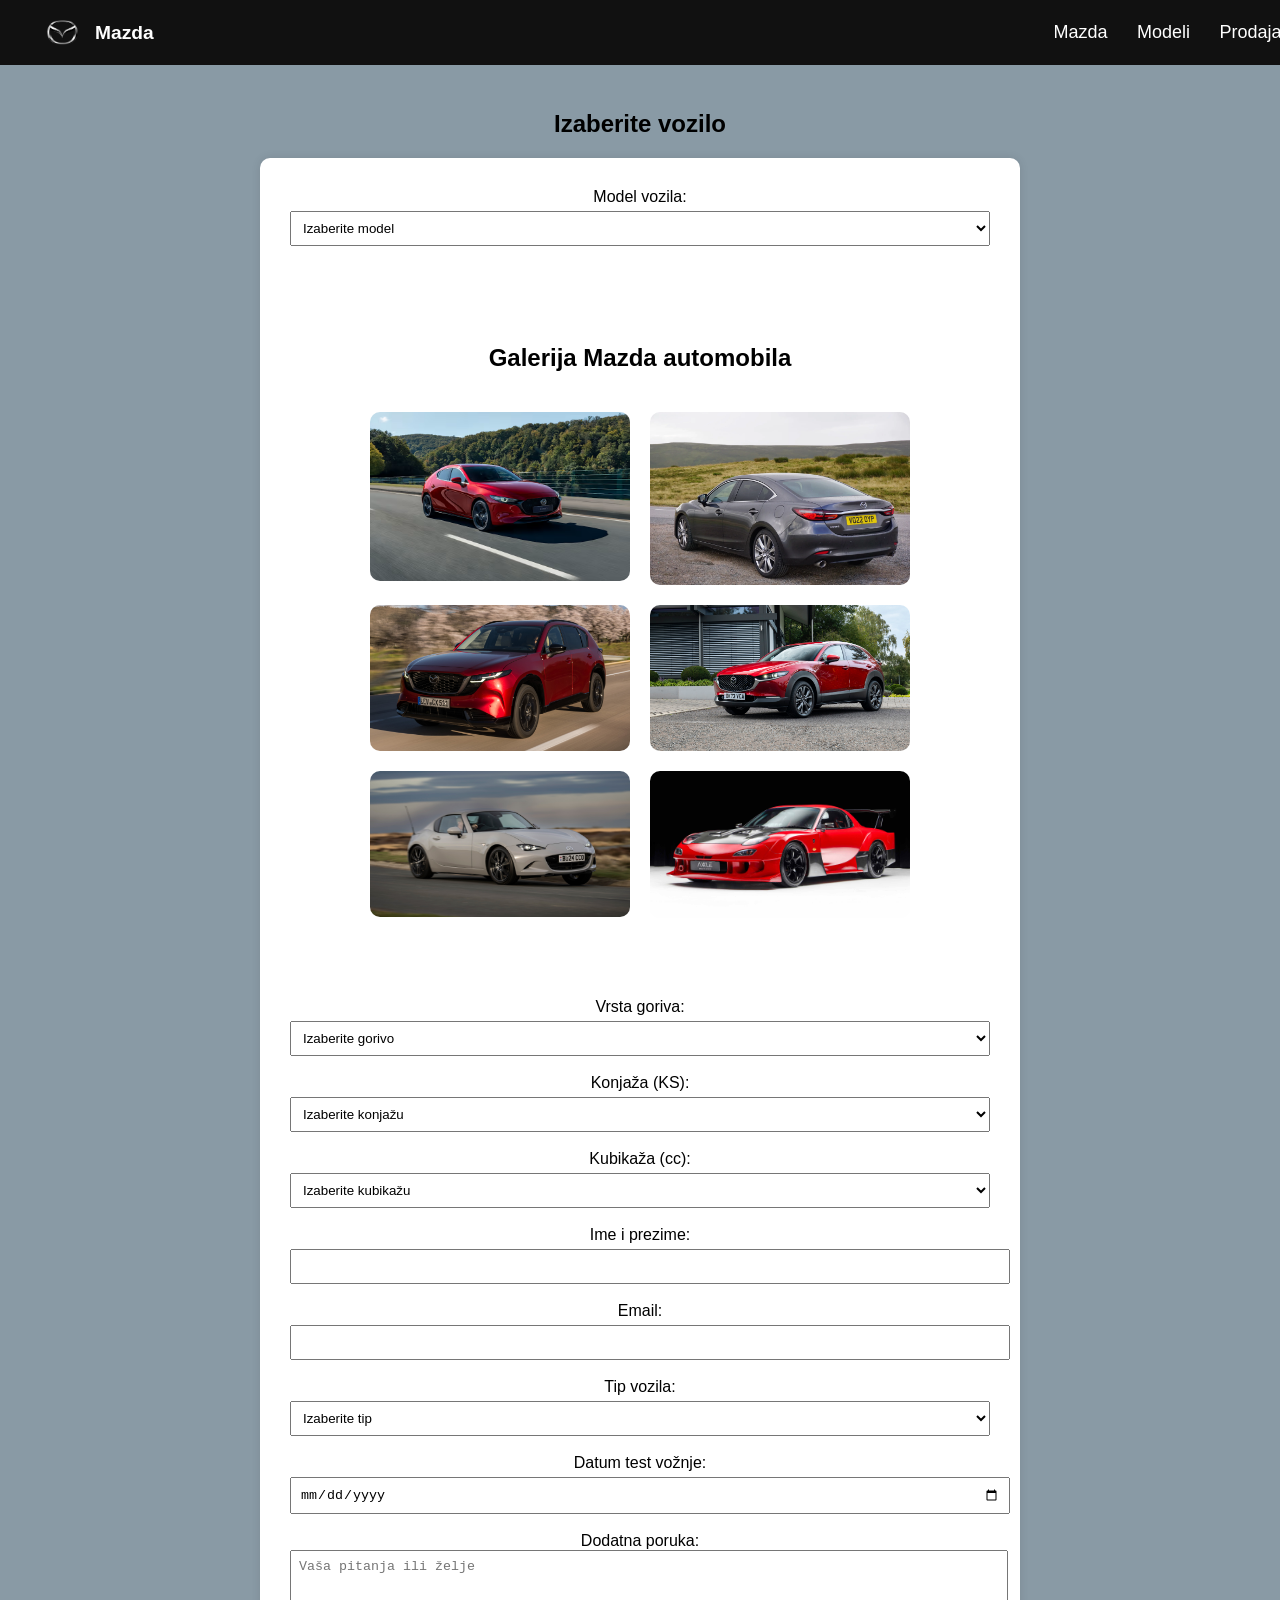
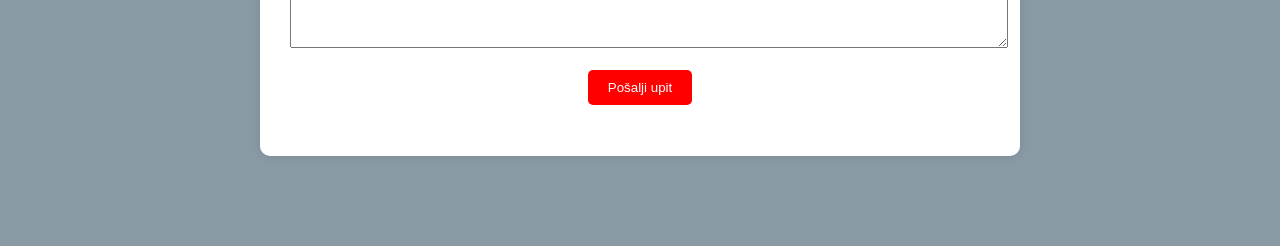
==== kontakt.html @ c9a30d1b "Change image paths to relative in kontakt.html Updated image source paths to relative URLs for bette" ====
<!DOCTYPE html>
<html lang="sr">
<head>
<meta charset="UTF-8">
<title>Izbor vozila</title>
<link rel="stylesheet" href="style.css">
</head>

<body>
    

<header>
<div class="logo">
<img src="slike\Mazda-Logo.png" alt="Mazda logo">
<span>Mazda</span>
</div>

<nav>
<a href="index.html">Mazda</a>
<a href="modeli.html">Modeli</a>
<a href="prodavnice.html">Prodaja</a>
</nav>
</header>


<section class="forma">

<h2>Izaberite vozilo</h2>

<form>

<label>Model vozila:</label>
<select id="model">
<option value="">Izaberite model</option>
<option>Mazda 3</option>
<option>Mazda 6</option>
<option>Mazda CX-5</option>
<option>Mazda CX-30</option>
<option>Mazda MX-5</option>
<option>Mazda RX-7</option>
</select>

<br><br>
<section class="galerija">

<h2>Galerija Mazda automobila</h2>

<div class="galerija-grid">

<img src="slike\mazda3.avif" alt="Mazda 3" title="Mazda3">
<img src="slike\2022-mazda-6-sedan-review-jerry-perez-26.webp" alt="Mazda 6" title="Mazda6">
<img src="slike\mazda_cx-5_spain_src_act_03.jpg" alt="Mazda CX-5" title="MazdaCX-5">
<img src="slike\Mazda-CX-30.jpg" alt="Mazda CX-30" title="MazdaCX-30">
<img src="slike\mazdamx5prava.jpg" alt="Mazda MX-5" title="MazdaMX-5">
<img src="slike\mazdarx7.jpg" alt="Mazda RX-7" title="MazdaRX-7">

</div>
</section>





<label>Vrsta goriva:</label>
<select id="gorivo">
<option value="">Izaberite gorivo</option>
<option>Benzin</option>
<option>Dizel</option>
<option>Hibrid</option>
</select>

<br><br>

<label>Konjaža (KS):</label>
<select id="konjaza">
<option value="">Izaberite konjažu</option>
<option>109ks</option>
<option>122ks</option>
<option>143ks</option>
<option>188ks</option>
<option>237ks</option>
<option>250ks</option>
<option>310ks</option>
<option>360ks</option>
<option>400ks</option>
<option>450ks</option>
</select>

<br><br>

<label>Kubikaža (cc):</label>
<select id="kubikaza">
<option value="">Izaberite kubikažu</option>
<option>1298cc</option>
<option>1496cc</option>
<option>1759cc</option>
<option>1998cc</option>
<option>2191cc</option>
<option>2488cc</option>
<option>2979cc</option>
<option>3283cc</option>
<option>3727cc</option>

</select>
<br><br>
<label>Ime i prezime:</label>
<input type="text" id="ime">

<br><br>

<label>Email:</label>
<input type="email" id="email">

<br><br>
<label>Tip vozila:</label>
<select id="tip">
<option value="">Izaberite tip</option>
<option>Limuzina</option>
<option>SUV</option>
<option>Hatchback</option>
<option>Sportski</option>
</select>

<br><br>

<label>Datum test vožnje:</label>
<input type="date" id="datum">

<br><br>
<label>Dodatna poruka:</label>
<textarea placeholder="Vaša pitanja ili želje"></textarea>

<br><br>
<button type="button" onclick="kontaktPoruka()">Pošalji upit</button>
<p id="poruka"></p>
</form>

</section>
<script src="script.js"></script>
</body>
</html>
---- style.css ----
body{
    font-family: Arial;
    margin:0;
    background:#899aa5;
}

header{
position:fixed;
width: 97%;
display:flex;
justify-content:space-between;
align-items:center;
background:#111;
padding:20px 40px;
color:white;
}

.logo{
display:flex;
align-items:center;
font-size:larger;
font-weight:bold;
}

.logo img{
width:45px;
margin-right:10px;
}

nav a{
color:white;
margin-left:25px;
text-decoration:none;
font-size:18px;
}

nav a:hover{
color:red;
}

section{
    padding:90px;
    text-align:center;
}
a{
    text-decoration: none;
    color :black;
}
a:hover{
    color: red;
}
p{
    color:rgb(0, 0, 0);
    font-size: 130%;
}
.hero{
    background:#899aa5;
    padding:60px;
}
.kodo img{
    cursor:pointer;
transition:0.3s;
padding: 10px;
}

.kodo img:hover{
    transform:scale(1.05);
}

footer{
background:#111;
color:white;
text-align:center;
padding:15px;
margin-top:10px;
}

.auto{
    background:rgb(255, 253, 253);
    margin:20px auto;
    padding:20px;
    width:550px;
    border-radius:10px;
    text-align:center;

}
.auto img{
    width:100%;
    border-radius:10px;
    cursor:pointer;
transition:0.3s;

}
.auto img:hover{
    transform:scale(1.05);
}


.mapa{
display: flex;
justify-content:center;
margin:20px;
border-color: black;

}

.kontakt{
text-align:center;
background:rgb(255, 255, 255);
padding:44px;
width:300px;
margin:auto;
border-radius:10px;
box-shadow:0 0 10px rgba(0,0,0,0.1);
}

.kontakt button{
padding:12px 25px;
background:red;
color:white;
border: #111;
cursor:pointer;
border-radius:5px;
}

.kontakt button:hover{
background:darkred;
}
.forma{
text-align:center;
padding:90px;
}

form{
background:white;
padding:30px;
width: 700px;
margin:auto;
border-radius:10px;
box-shadow:0 0 10px rgba(0,0,0,0.1);
}

input, select{
width:100%;
padding:8px;
margin-top:5px;
}

button{
padding:10px 20px;
background:red;
color:white;
border:none;
cursor:pointer;
border-radius:5px;
}

button:hover{
background:darkred;
}
textarea{
width:100%;
height:80px;
padding:8px;
}

.galerija{
text-align:center;
padding:60px;
background:white;
}

.galerija-grid{
display:grid;
grid-template-columns:repeat(auto-fit, minmax(250px,1fr));
gap:20px;
padding:20px;
}

.galerija-grid img{
width:100%;
border-radius:10px;
cursor:pointer;
transition:0.3s;
}

.galerija-grid img:hover{
transform:scale(1.05);
}
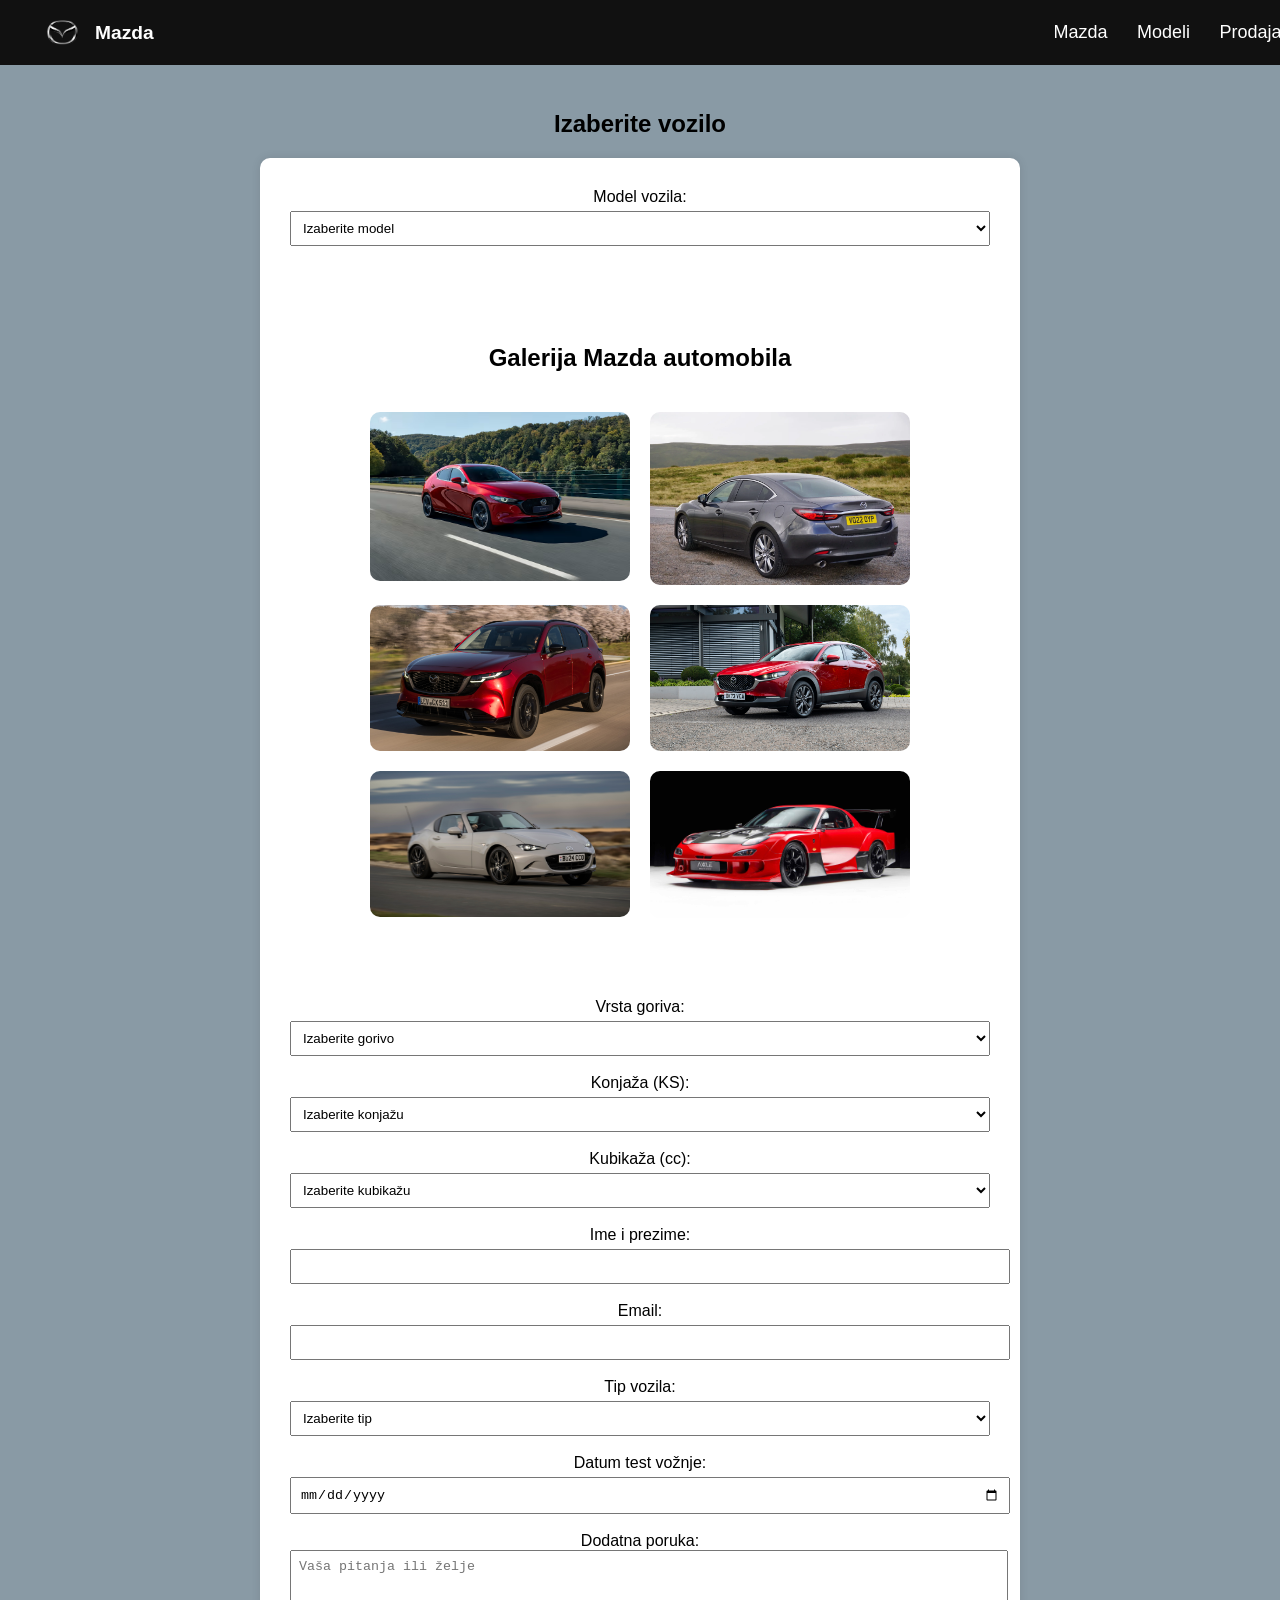
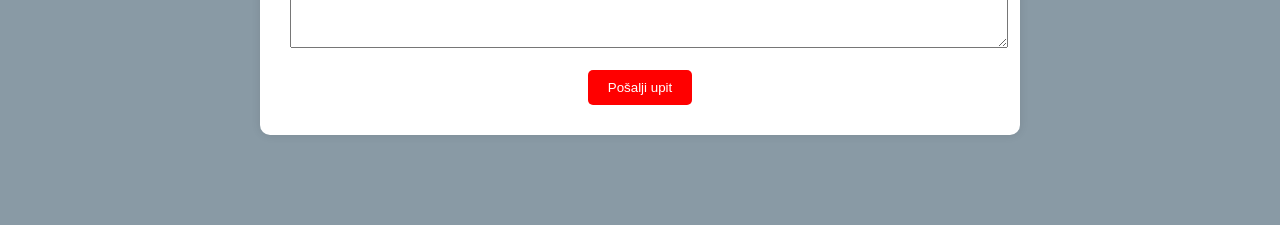
==== commit e69c6a42: "Remove message paragraph from kontakt.html" ====
--- a/kontakt.html
+++ b/kontakt.html
@@ -4,6 +4,7 @@
 <meta charset="UTF-8">
 <title>Izbor vozila</title>
 <link rel="stylesheet" href="style.css">
+<link rel="icon" href="slike\icons8-mazda-48.ico">
 </head>
 
 <body>
@@ -12,7 +13,7 @@
 <header>
 <div class="logo">
 <img src="slike\Mazda-Logo.png" alt="Mazda logo">
-<span>Mazda</span>
+<span><a href="https://www.mazda.com/en/" target="_blank" style="color: white;">Mazda</a></span>
 </div>
 
 <nav>
@@ -132,7 +133,7 @@
 
 <br><br>
 <button type="button" onclick="kontaktPoruka()">Pošalji upit</button>
-<p id="poruka"></p>
+
 </form>
 
 </section>
--- a/style.css
+++ b/style.css
@@ -121,6 +121,7 @@
 border: #111;
 cursor:pointer;
 border-radius:5px;
+font-size:large;
 }
 
 .kontakt button:hover{
@@ -186,4 +187,4 @@
 
 .galerija-grid img:hover{
 transform:scale(1.05);
-}+}
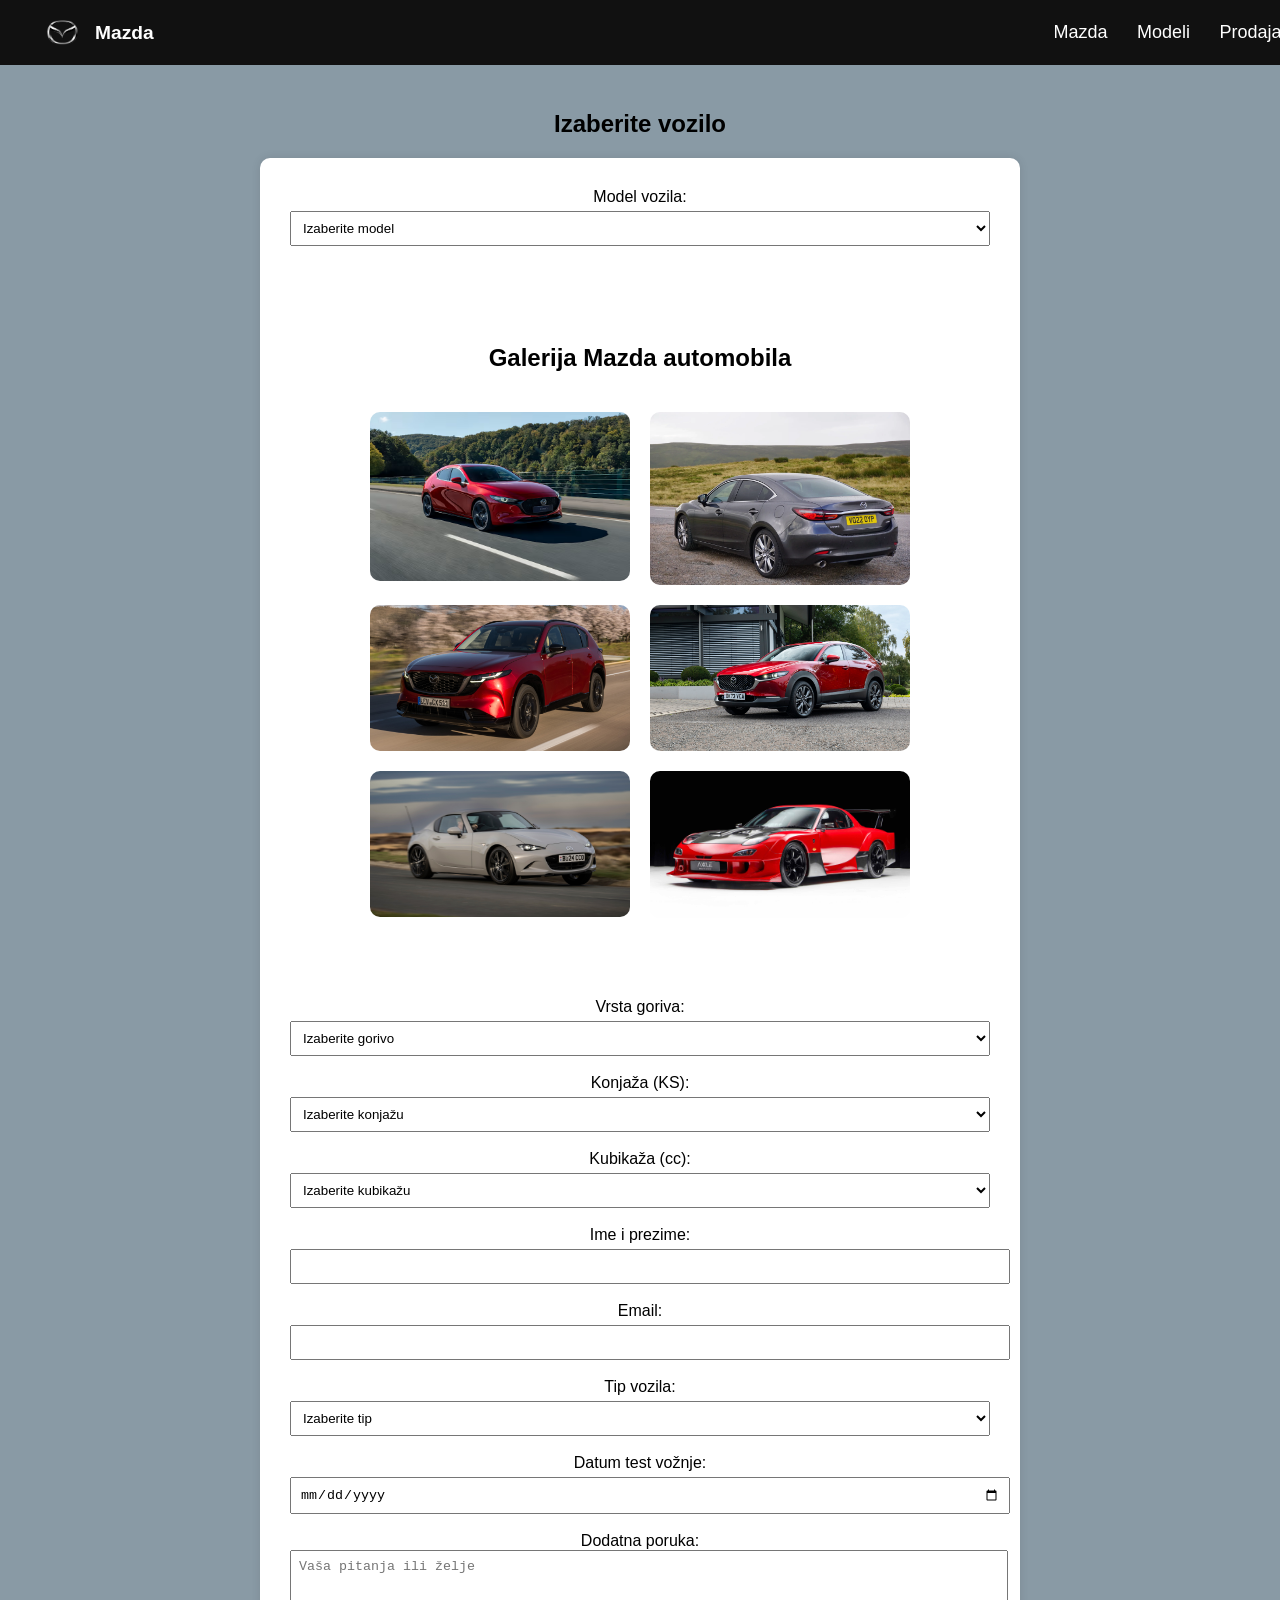
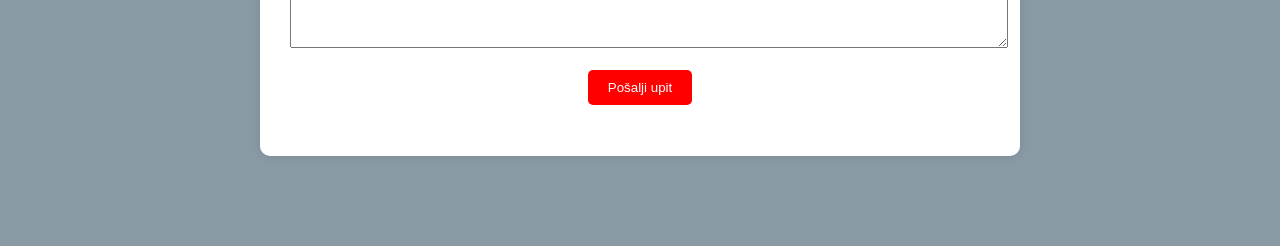
==== commit b58e2379: "Fix indentation in kontakt.html" ====
--- a/kontakt.html
+++ b/kontakt.html
@@ -133,7 +133,7 @@
 
 <br><br>
 <button type="button" onclick="kontaktPoruka()">Pošalji upit</button>
-
+<p id="poruka"></p>
 </form>
 
 </section>
